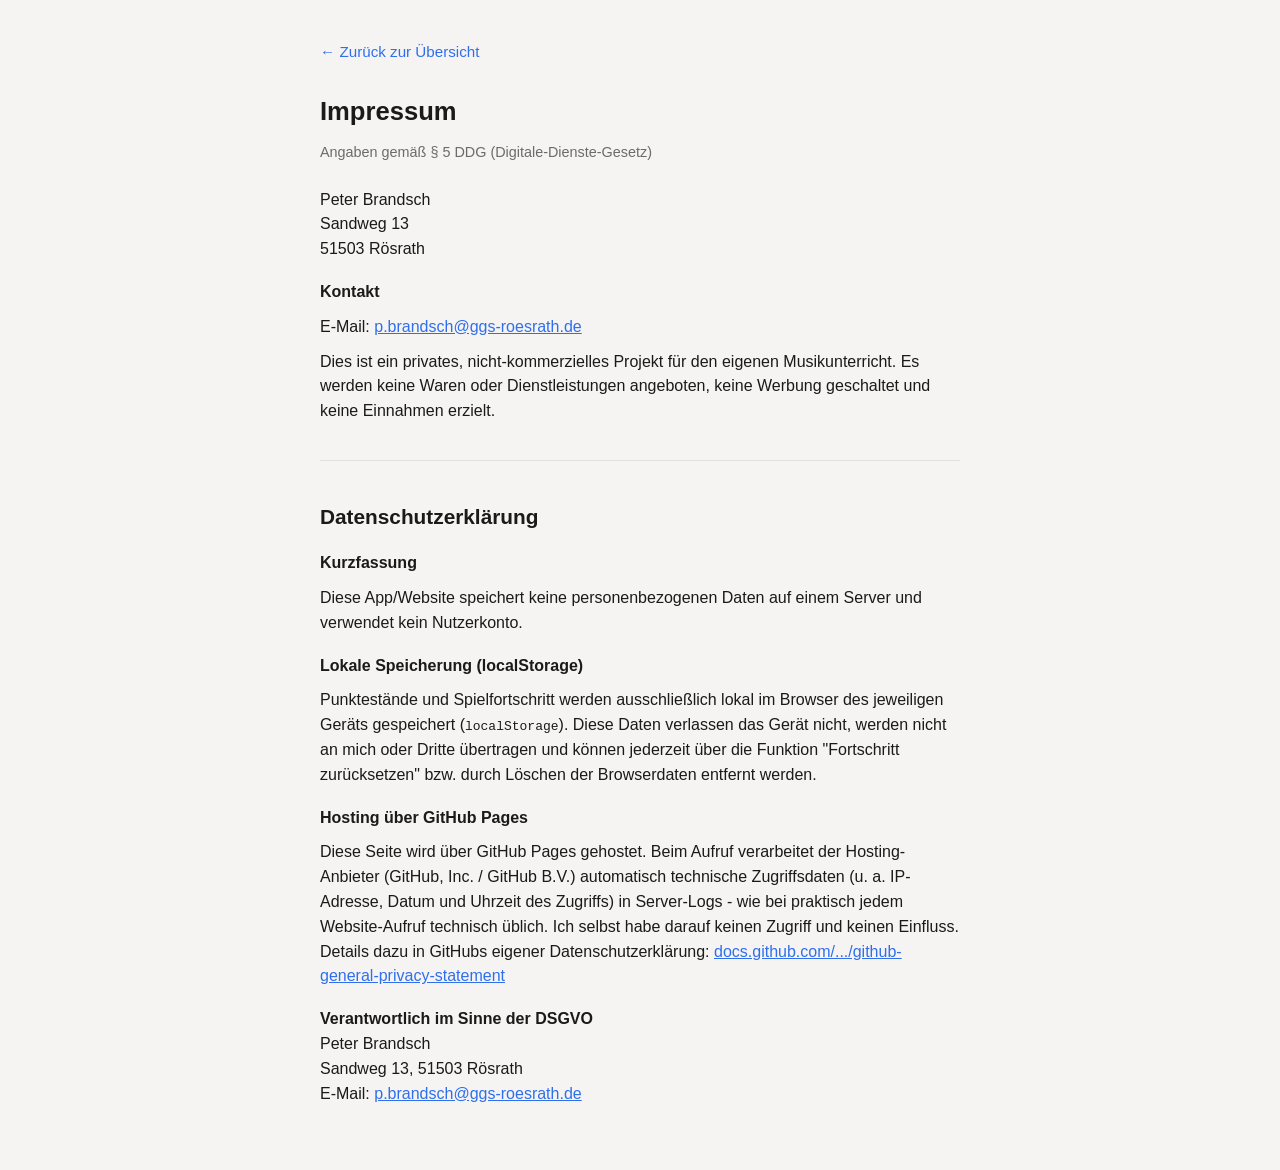
==== impressum.html @ 98d34e27 "Impressum & Datenschutzerklärung ergänzen Zentrale Impressum-/Datenschutzseite für alle Musik-Apps (" ====
<!DOCTYPE html>
<html lang="de">
<head>
<meta charset="UTF-8">
<meta name="viewport" content="width=device-width, initial-scale=1.0">
<title>Impressum &amp; Datenschutz - Musik-Apps</title>
<link rel="stylesheet" href="style.css?v=1">
<style>
  body { align-items: stretch; padding: 40px 20px 64px; }
  .legal {
    width: 100%;
    max-width: 640px;
    margin: 0 auto;
    line-height: 1.55;
  }
  .legal .back-link {
    display: inline-block;
    margin-bottom: 28px;
    color: var(--accent);
    text-decoration: none;
    font-size: 0.95rem;
  }
  .legal .back-link:hover { text-decoration: underline; }
  .legal h1 { font-size: 1.6rem; margin: 0 0 4px; }
  .legal h2 { font-size: 1.3rem; margin: 40px 0 4px; }
  .legal p { margin: 10px 0; }
  .legal .meta { color: var(--muted); font-size: 0.9rem; margin-bottom: 24px; }
  .legal strong { display: block; margin-top: 18px; }
  .legal address { font-style: normal; }
  .legal a { color: var(--accent); }
  .legal hr { border: none; border-top: 1px solid var(--line); margin: 36px 0; }
</style>
</head>
<body>

<div class="legal">
  <a class="back-link" href="index.html">← Zurück zur Übersicht</a>

  <h1>Impressum</h1>
  <p class="meta">Angaben gemäß § 5 DDG (Digitale-Dienste-Gesetz)</p>

  <address>
    Peter Brandsch<br>
    Sandweg 13<br>
    51503 Rösrath
  </address>

  <strong>Kontakt</strong>
  <p>E-Mail: <a href="mailto:p.brandsch@ggs-roesrath.de">p.brandsch@ggs-roesrath.de</a></p>

  <p>Dies ist ein privates, nicht-kommerzielles Projekt für den eigenen Musikunterricht. Es werden keine Waren oder Dienstleistungen angeboten, keine Werbung geschaltet und keine Einnahmen erzielt.</p>

  <hr>

  <h2>Datenschutzerklärung</h2>

  <strong>Kurzfassung</strong>
  <p>Diese App/Website speichert keine personenbezogenen Daten auf einem Server und verwendet kein Nutzerkonto.</p>

  <strong>Lokale Speicherung (localStorage)</strong>
  <p>Punktestände und Spielfortschritt werden ausschließlich lokal im Browser des jeweiligen Geräts gespeichert (<code>localStorage</code>). Diese Daten verlassen das Gerät nicht, werden nicht an mich oder Dritte übertragen und können jederzeit über die Funktion "Fortschritt zurücksetzen" bzw. durch Löschen der Browserdaten entfernt werden.</p>

  <strong>Hosting über GitHub Pages</strong>
  <p>Diese Seite wird über GitHub Pages gehostet. Beim Aufruf verarbeitet der Hosting-Anbieter (GitHub, Inc. / GitHub B.V.) automatisch technische Zugriffsdaten (u. a. IP-Adresse, Datum und Uhrzeit des Zugriffs) in Server-Logs - wie bei praktisch jedem Website-Aufruf technisch üblich. Ich selbst habe darauf keinen Zugriff und keinen Einfluss. Details dazu in GitHubs eigener Datenschutzerklärung: <a href="https://docs.github.com/en/site-policy/privacy-policies/github-general-privacy-statement" target="_blank" rel="noopener">docs.github.com/.../github-general-privacy-statement</a></p>

  <strong>Verantwortlich im Sinne der DSGVO</strong>
  <address>
    Peter Brandsch<br>
    Sandweg 13, 51503 Rösrath<br>
    E-Mail: <a href="mailto:p.brandsch@ggs-roesrath.de">p.brandsch@ggs-roesrath.de</a>
  </address>
</div>

</body>
</html>
---- style.css ----
:root {
  --ink: #1a1a1a;
  --muted: #6b6b6b;
  --paper: #ffffff;
  --bg: #f5f4f2;
  --line: #e2e0dc;
  --accent: #2f6fed;
}

@media (prefers-color-scheme: dark) {
  :root {
    --ink: #f2f2f2;
    --muted: #a8a8a8;
    --paper: #1e1e1e;
    --bg: #121212;
    --line: #2c2c2c;
    --accent: #6a9bff;
  }
}

* { box-sizing: border-box; }

html, body {
  margin: 0;
  min-height: 100%;
  background: var(--bg);
  color: var(--ink);
  font-family: -apple-system, "Segoe UI", Roboto, Helvetica, Arial, sans-serif;
}

body {
  display: flex;
  flex-direction: column;
  align-items: center;
  padding: 48px 20px 64px;
}

.page-header {
  text-align: center;
  margin-bottom: 40px;
}

.page-header h1 {
  margin: 0 0 8px;
  font-size: 1.9rem;
  font-weight: 700;
  letter-spacing: -0.01em;
}

.page-header p {
  margin: 0;
  color: var(--muted);
  font-size: 1rem;
}

.grid {
  width: 100%;
  max-width: 900px;
  display: grid;
  grid-template-columns: repeat(auto-fit, minmax(280px, 1fr));
  gap: 24px;
}

.card {
  display: flex;
  flex-direction: column;
  background: var(--paper);
  border: 1px solid var(--line);
  border-radius: 16px;
  overflow: hidden;
  text-decoration: none;
  color: var(--ink);
  transition: transform 0.15s ease, box-shadow 0.15s ease;
}

.card:hover,
.card:focus-visible {
  transform: translateY(-3px);
  box-shadow: 0 12px 28px rgba(0, 0, 0, 0.12);
}

.card:focus-visible {
  outline: 2px solid var(--accent);
  outline-offset: 2px;
}

.card:active {
  transform: translateY(-1px);
}

.card-thumb {
  display: block;
  aspect-ratio: 3 / 2;
  background: var(--bg);
  border-bottom: 1px solid var(--line);
  overflow: hidden;
}

.card-thumb img {
  width: 100%;
  height: 100%;
  object-fit: cover;
  object-position: top;
  display: block;
}

.card-title {
  padding: 18px 20px;
  font-size: 1.15rem;
  font-weight: 600;
  text-align: center;
}

.page-footer {
  margin-top: 48px;
  font-size: 0.8rem;
}

.page-footer a {
  color: var(--muted);
  text-decoration: none;
}

.page-footer a:hover { text-decoration: underline; }

@media (max-width: 480px) {
  .page-header h1 { font-size: 1.6rem; }
  body { padding: 36px 16px 48px; }
}
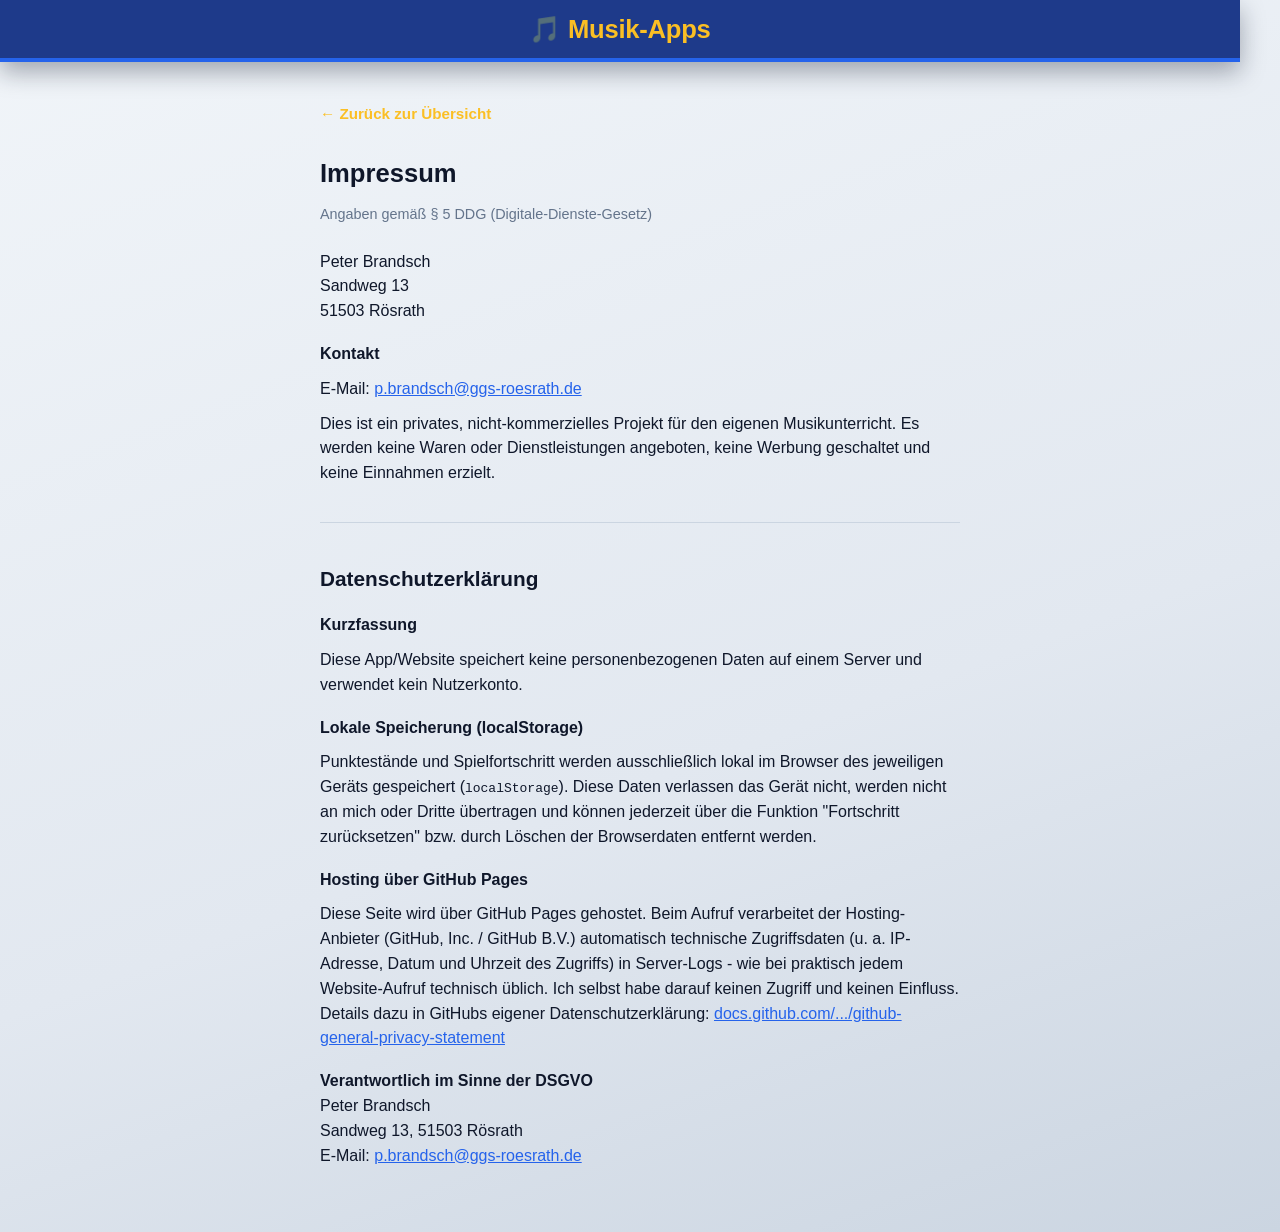
==== commit 54595063: "Design an die drei Apps angleichen, Screenshots aktualisieren Nutzer-Feedback: Übersichtsseite wirkt" ====
--- a/impressum.html
+++ b/impressum.html
@@ -4,34 +4,39 @@
 <meta charset="UTF-8">
 <meta name="viewport" content="width=device-width, initial-scale=1.0">
 <title>Impressum &amp; Datenschutz - Musik-Apps</title>
-<link rel="stylesheet" href="style.css?v=1">
+<link rel="stylesheet" href="style.css?v=2">
 <style>
-  body { align-items: stretch; padding: 40px 20px 64px; }
+  body { align-items: stretch; padding: 0 20px 64px; }
   .legal {
     width: 100%;
     max-width: 640px;
-    margin: 0 auto;
+    margin: 40px auto 0;
     line-height: 1.55;
   }
   .legal .back-link {
     display: inline-block;
     margin-bottom: 28px;
-    color: var(--accent);
+    color: var(--accent-light);
     text-decoration: none;
     font-size: 0.95rem;
+    font-weight: 700;
   }
   .legal .back-link:hover { text-decoration: underline; }
   .legal h1 { font-size: 1.6rem; margin: 0 0 4px; }
   .legal h2 { font-size: 1.3rem; margin: 40px 0 4px; }
   .legal p { margin: 10px 0; }
-  .legal .meta { color: var(--muted); font-size: 0.9rem; margin-bottom: 24px; }
+  .legal .meta { color: var(--ink-soft); font-size: 0.9rem; margin-bottom: 24px; }
   .legal strong { display: block; margin-top: 18px; }
   .legal address { font-style: normal; }
-  .legal a { color: var(--accent); }
+  .legal a { color: var(--line-dark); }
   .legal hr { border: none; border-top: 1px solid var(--line); margin: 36px 0; }
 </style>
 </head>
 <body>
+
+<header class="toolbar">
+  <h1>🎵 Musik-Apps</h1>
+</header>
 
 <div class="legal">
   <a class="back-link" href="index.html">← Zurück zur Übersicht</a>
--- a/style.css
+++ b/style.css
@@ -1,21 +1,16 @@
 :root {
-  --ink: #1a1a1a;
-  --muted: #6b6b6b;
+  --bg-1: #f1f5f9;
+  --bg-2: #e2e8f0;
+  --bg-3: #1e3a8a;
+  --ink: #0f172a;
+  --ink-soft: #64748b;
+  --ink-on-dark: #f1f5f9;
   --paper: #ffffff;
-  --bg: #f5f4f2;
-  --line: #e2e0dc;
-  --accent: #2f6fed;
-}
-
-@media (prefers-color-scheme: dark) {
-  :root {
-    --ink: #f2f2f2;
-    --muted: #a8a8a8;
-    --paper: #1e1e1e;
-    --bg: #121212;
-    --line: #2c2c2c;
-    --accent: #6a9bff;
-  }
+  --line: #cbd5e1;
+  --border-strong: #94a3b8;
+  --line-dark: #2563eb;
+  --accent: #f59e0b;
+  --accent-light: #fbbf24;
 }
 
 * { box-sizing: border-box; }
@@ -23,41 +18,53 @@
 html, body {
   margin: 0;
   min-height: 100%;
-  background: var(--bg);
+  background: linear-gradient(160deg, var(--bg-1) 0%, var(--bg-2) 60%, #cbd5e1 100%);
   color: var(--ink);
-  font-family: -apple-system, "Segoe UI", Roboto, Helvetica, Arial, sans-serif;
+  font-family: -apple-system, BlinkMacSystemFont, "Segoe UI", Roboto, "Helvetica Neue", Arial, sans-serif;
 }
 
 body {
   display: flex;
   flex-direction: column;
   align-items: center;
-  padding: 48px 20px 64px;
+  padding: 0 20px 64px;
 }
 
-.page-header {
-  text-align: center;
-  margin-bottom: 40px;
+/* Gleiche dunkle "Toolbar"-Kopfleiste wie die drei Apps - direkter
+   visueller Anschluss: man landet auf einer Seite mit derselben dunklen
+   Leiste, die einen gleich danach in einer der Apps wiedererwartet. */
+.toolbar {
+  width: 100%;
+  display: flex;
+  align-items: center;
+  justify-content: center;
+  padding: 14px 24px;
+  background: var(--bg-3);
+  border-bottom: 4px solid var(--line-dark);
+  box-shadow: 0 10px 25px rgba(15, 23, 42, 0.35);
+  margin: 0 -20px;
 }
 
-.page-header h1 {
-  margin: 0 0 8px;
-  font-size: 1.9rem;
-  font-weight: 700;
+.toolbar h1 {
+  margin: 0;
+  font-size: 1.6rem;
+  font-weight: 800;
+  color: var(--accent-light);
   letter-spacing: -0.01em;
 }
 
-.page-header p {
-  margin: 0;
-  color: var(--muted);
+.page-subtitle {
+  margin: 20px 0 32px;
+  color: var(--ink-soft);
   font-size: 1rem;
+  text-align: center;
 }
 
 .grid {
   width: 100%;
   max-width: 900px;
   display: grid;
-  grid-template-columns: repeat(auto-fit, minmax(280px, 1fr));
+  grid-template-columns: repeat(auto-fit, minmax(260px, 1fr));
   gap: 24px;
 }
 
@@ -65,18 +72,24 @@
   display: flex;
   flex-direction: column;
   background: var(--paper);
-  border: 1px solid var(--line);
-  border-radius: 16px;
+  border: 2px solid var(--line);
+  border-top: 6px solid var(--accent);
+  border-radius: 18px;
   overflow: hidden;
   text-decoration: none;
   color: var(--ink);
+  box-shadow: 0 8px 20px rgba(15, 23, 42, 0.15);
   transition: transform 0.15s ease, box-shadow 0.15s ease;
 }
 
+.card-accent-1 { border-top-color: #d97706; }
+.card-accent-2 { border-top-color: #0284c7; }
+.card-accent-3 { border-top-color: #0d9488; }
+
 .card:hover,
 .card:focus-visible {
-  transform: translateY(-3px);
-  box-shadow: 0 12px 28px rgba(0, 0, 0, 0.12);
+  transform: translateY(-4px);
+  box-shadow: 0 14px 28px rgba(15, 23, 42, 0.22);
 }
 
 .card:focus-visible {
@@ -91,8 +104,8 @@
 .card-thumb {
   display: block;
   aspect-ratio: 3 / 2;
-  background: var(--bg);
-  border-bottom: 1px solid var(--line);
+  background: var(--bg-1);
+  border-bottom: 2px solid var(--line);
   overflow: hidden;
 }
 
@@ -105,9 +118,9 @@
 }
 
 .card-title {
-  padding: 18px 20px;
-  font-size: 1.15rem;
-  font-weight: 600;
+  padding: 16px 20px;
+  font-size: 1.1rem;
+  font-weight: 700;
   text-align: center;
 }
 
@@ -117,13 +130,12 @@
 }
 
 .page-footer a {
-  color: var(--muted);
+  color: var(--ink-soft);
   text-decoration: none;
 }
 
 .page-footer a:hover { text-decoration: underline; }
 
 @media (max-width: 480px) {
-  .page-header h1 { font-size: 1.6rem; }
-  body { padding: 36px 16px 48px; }
+  .toolbar h1 { font-size: 1.4rem; }
 }
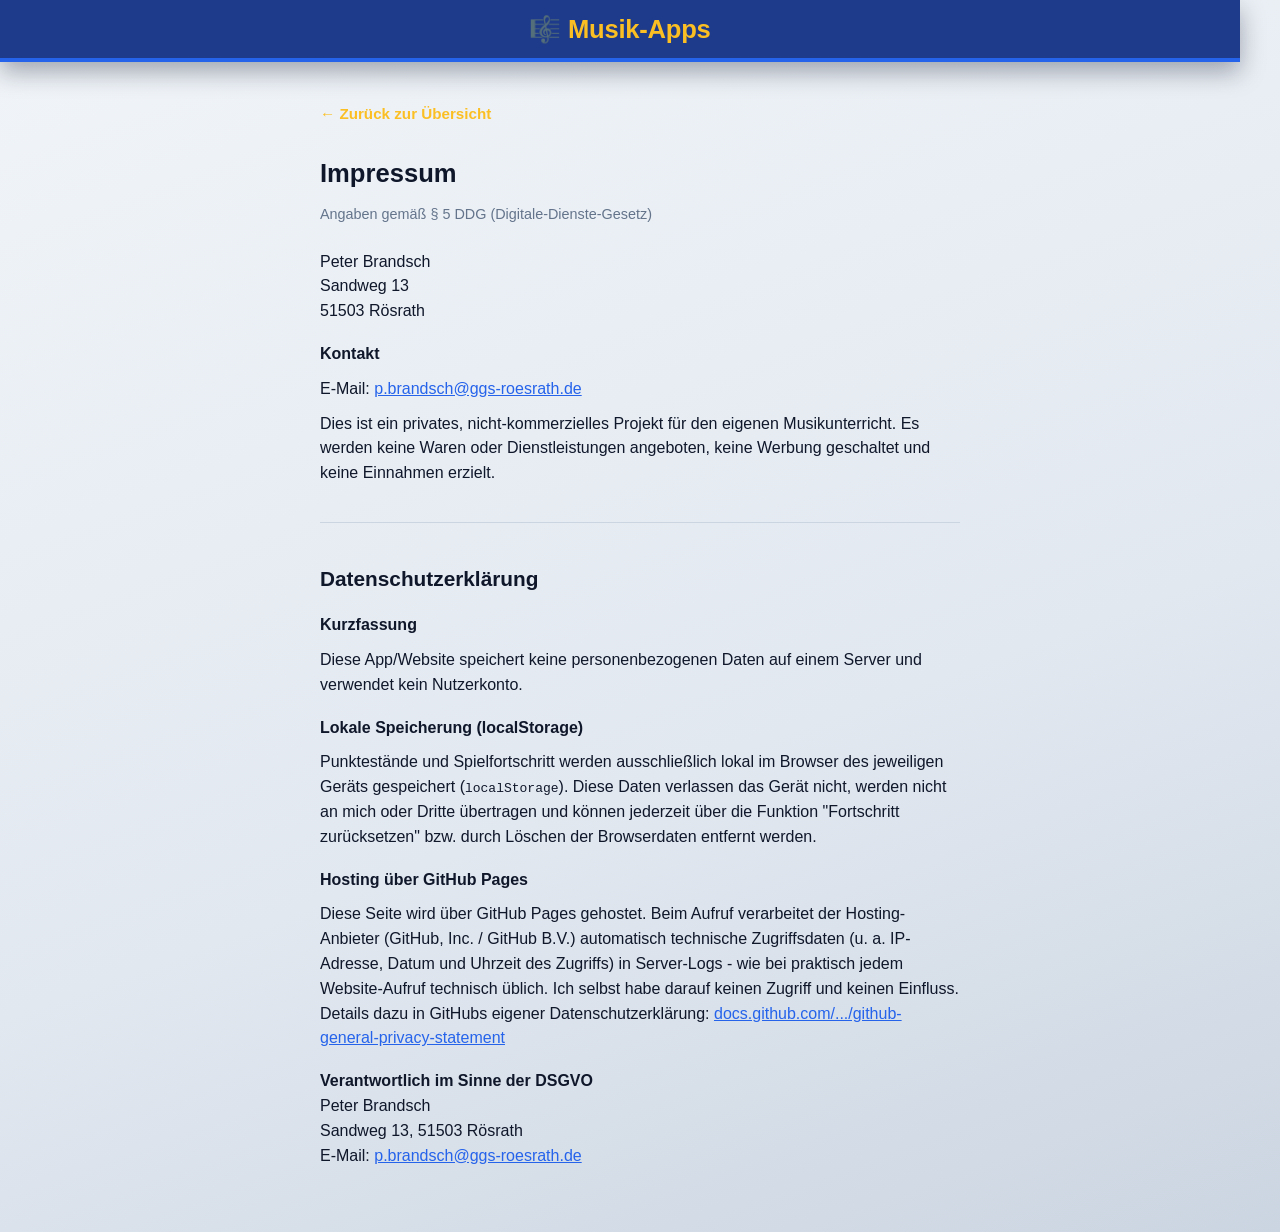
==== commit ef17a88f: "Icon vor Musik-Apps zu Notenschlüssel-Emoji ändern Kopfzeile (index.html + impressum.html) von 🎵 auf" ====
--- a/impressum.html
+++ b/impressum.html
@@ -35,7 +35,7 @@
 <body>
 
 <header class="toolbar">
-  <h1>🎵 Musik-Apps</h1>
+  <h1>🎼 Musik-Apps</h1>
 </header>
 
 <div class="legal">
